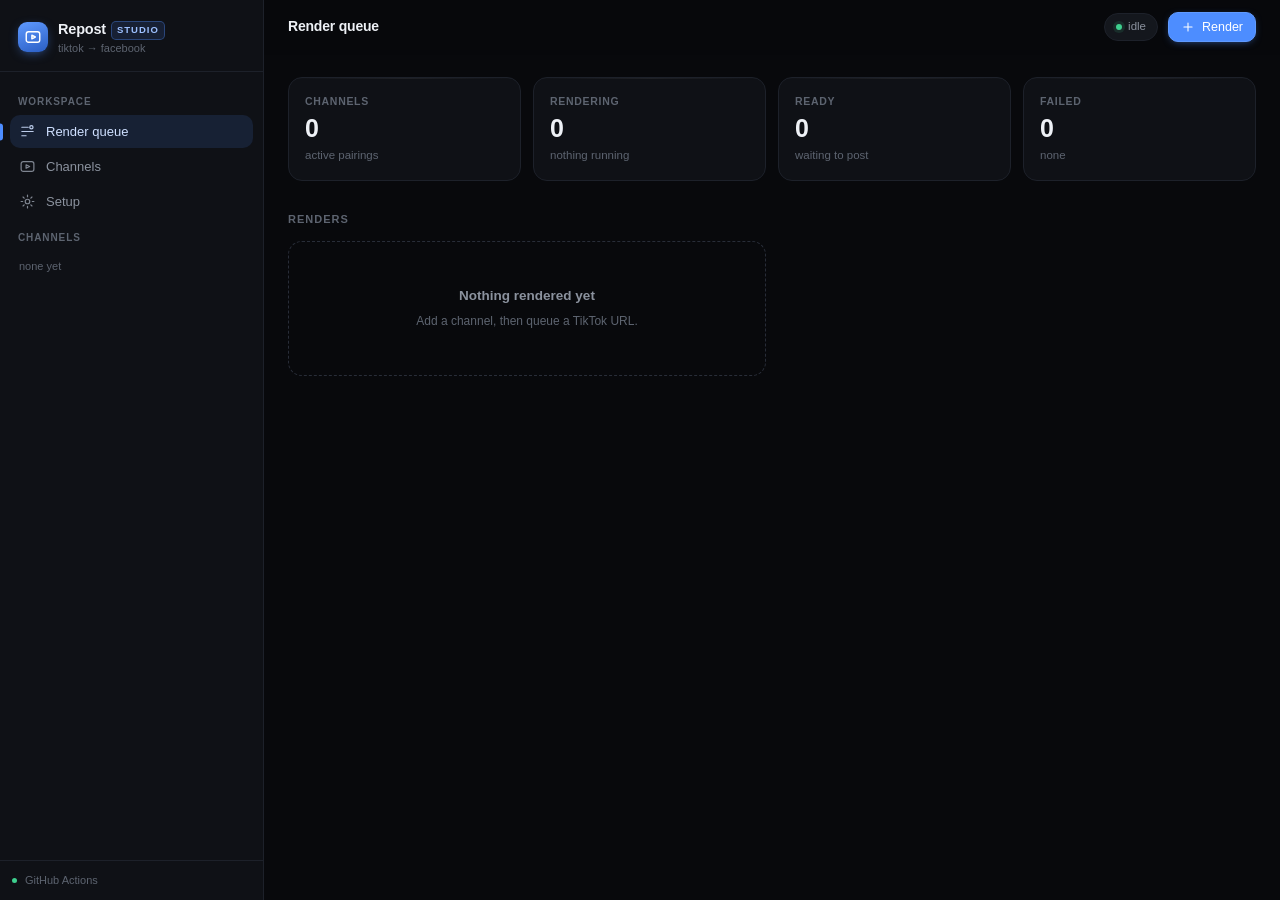
==== docs/index.html @ 05d6e35f "Make the portal independent: one app, local and hosted modes The LAN-only portal needed the PC reach" ====
<!doctype html>
<html lang="en">
<head>
<meta charset="utf-8">
<meta name="viewport" content="width=device-width, initial-scale=1, viewport-fit=cover">
<meta name="color-scheme" content="dark">
<title>Repost Studio</title>
<link rel="manifest" href="manifest.webmanifest">
<meta name="theme-color" content="#08090c">
<link rel="icon" href="icon.svg">
<link rel="apple-touch-icon" href="icon.svg">
<meta name="apple-mobile-web-app-capable" content="yes">
<meta name="apple-mobile-web-app-status-bar-style" content="black-translucent">
<meta name="apple-mobile-web-app-title" content="Repost Studio">
<link rel="stylesheet" href="styles.css">
</head>
<body>

<!-- ══ first-run gate (hosted only) ══ -->
<div class="gate" id="gate" hidden>
  <div class="gate-card">
    <div class="mark">
      <svg viewBox="0 0 24 24"><rect x="3" y="5" width="18" height="14" rx="3"/><path d="M10.5 9.6l4.6 2.4-4.6 2.4z"/></svg>
    </div>
    <h1 class="wm">Repost<span>studio</span></h1>
    <p>This device is not connected yet. Paste an access token to let it queue renders and edit channels.</p>
    <div class="form">
      <label class="fld">
        <span class="lb">Access token</span>
        <input type="text" id="gateToken" placeholder="github_pat_…" spellcheck="false" autocomplete="off">
        <span class="hint">Stored in this browser only. Never sent anywhere except GitHub.</span>
      </label>
      <button class="btn pri blk" id="btnGateSave">Connect</button>
    </div>
  </div>
</div>

<div class="shell">

  <!-- ══ sidebar ══ -->
  <aside class="sb" id="sb">
    <div class="sb-head">
      <div class="brand">
        <div class="mark">
          <svg viewBox="0 0 24 24"><rect x="3" y="5" width="18" height="14" rx="3"/><path d="M10.5 9.6l4.6 2.4-4.6 2.4z"/></svg>
        </div>
        <div>
          <h1 class="wm">Repost<span>studio</span></h1>
          <div class="sub">tiktok &rarr; facebook</div>
        </div>
      </div>
    </div>

    <div class="sb-scroll">
      <div class="sb-lbl">Workspace</div>
      <button class="nav on" data-goto="queue">
        <svg class="ic" viewBox="0 0 24 24"><path d="M4 6h9M4 12h16M4 18h6"/><circle cx="17.5" cy="6" r="2.3"/></svg>
        <span class="nm">Render queue</span><span class="mini" id="navQueueN"></span>
      </button>
      <button class="nav" data-goto="channels">
        <svg class="ic" viewBox="0 0 24 24"><rect x="3" y="5" width="18" height="14" rx="3"/><path d="M10 9.5l5 2.5-5 2.5z"/></svg>
        <span class="nm">Channels</span><span class="mini" id="navChanN"></span>
      </button>
      <button class="nav" data-goto="setup">
        <svg class="ic" viewBox="0 0 24 24"><circle cx="12" cy="12" r="3.2"/><path d="M12 3v2.2M12 18.8V21M3 12h2.2M18.8 12H21M5.7 5.7l1.6 1.6M16.7 16.7l1.6 1.6M18.3 5.7l-1.6 1.6M7.3 16.7l-1.6 1.6"/></svg>
        <span class="nm">Setup</span>
      </button>

      <div class="sb-lbl">Channels</div>
      <div id="sbChannels"></div>
    </div>

    <div class="sb-foot"><span class="pip g" id="sbPip"></span><span id="sbFoot">…</span></div>
  </aside>
  <div class="scrim2" id="scrim2"></div>

  <!-- ══ main ══ -->
  <div class="main">
    <div class="tbar" id="tbar">
      <button class="btn hamb" id="hamb" aria-label="Menu">
        <svg viewBox="0 0 24 24"><path d="M4 7h16M4 12h16M4 17h16"/></svg>
      </button>
      <div class="crumb"><span id="crumb">Render queue</span></div>
      <div class="grow"></div>
      <span class="pill"><span class="beat" id="beat"></span><span id="beatTxt">idle</span></span>
      <button class="btn pri" id="btnNewJob">
        <svg viewBox="0 0 24 24"><path d="M12 5v14M5 12h14"/></svg><span>Render</span>
      </button>
    </div>

    <div class="page">
      <section class="view" data-view="queue">
        <div class="stats" id="stats"></div>
        <div class="h">Renders <span class="n" id="jobsN"></span></div>
        <div class="cards" id="jobs"></div>
      </section>

      <section class="view" data-view="channels" hidden>
        <div class="h">Channels<div class="grow"></div>
          <button class="btn" id="btnNewChannel">
            <svg viewBox="0 0 24 24"><path d="M12 5v14M5 12h14"/></svg><span>Add channel</span></button>
        </div>
        <p class="lede">Each channel pairs one TikTok creator with one Facebook page and carries its own edit preset. Speed is randomised per render around the base value.</p>
        <div class="cards" id="channels"></div>
      </section>

      <section class="view" data-view="setup" hidden>
        <div class="h">Run mode</div>
        <div class="panel">
          <h3 id="modeName">…</h3>
          <p id="modeWhere"></p>
          <p class="fine">Opened on this PC at <code>localhost:8791</code> the app renders here on the GPU. Opened anywhere else it drives GitHub Actions instead — same channels, same presets.</p>
        </div>

        <div class="h">Status</div>
        <div class="panel"><dl class="kv" id="machine"></dl></div>

        <div class="h">Access</div>
        <div class="panel" id="tokenBox" hidden>
          <div class="form">
            <label class="fld">
              <span class="lb">GitHub access token</span>
              <input type="text" id="setToken" placeholder="github_pat_…" spellcheck="false" autocomplete="off">
              <span class="hint">Needs <b>Actions: read and write</b> and <b>Contents: read and write</b> on this one repository. Stored in this browser only.</span>
            </label>
            <button class="btn pri" id="btnSaveToken">Save token</button>
          </div>
        </div>

        <div id="localOnly">
          <div class="panel">
            <div class="form">
              <label class="fld">
                <span class="lb">TikTok cookies file</span>
                <input type="text" id="setCookies" placeholder="C:\path\to\cookies.txt" spellcheck="false">
                <span class="hint">TikTok throttles repeated anonymous downloads. Export cookies.txt from a logged-in browser and point here.</span>
              </label>
              <label class="fld">
                <span class="lb">Output folder</span>
                <input type="text" id="setOutput" spellcheck="false">
              </label>
              <div><button class="btn pri" id="btnSaveSettings">Save changes</button>
                <span class="ok-note" id="setSaved" hidden>Saved</span></div>
            </div>
          </div>
        </div>

        <div class="h">Publishing</div>
        <div class="panel warn">
          <h3>Facebook is not connected</h3>
          <p>Finished renders wait as <b>ready</b> instead of being posted, so nothing goes out by accident.</p>
          <p class="fine">The publishing interface is already in place — adding a page token is all that switches it on.</p>
        </div>
      </section>
    </div>
  </div>
</div>

<!-- ══ modals ══ -->
<div class="scrim" id="scrim" hidden></div>

<div class="modal" id="mChannel" hidden>
  <div class="grip"></div>
  <div class="md-head"><h3 id="mChannelTitle">New channel</h3>
    <button class="md-x" data-close aria-label="Close"><svg viewBox="0 0 24 24"><path d="M6 6l12 12M18 6L6 18"/></svg></button></div>
  <div class="md-body">
    <div class="form">
      <label class="fld"><span class="lb">Channel name</span>
        <input type="text" id="chName" placeholder="Storytime" autocomplete="off"></label>
      <label class="fld"><span class="lb">TikTok creator</span>
        <input type="text" id="chTiktok" placeholder="https://www.tiktok.com/@handle" spellcheck="false" autocomplete="off"></label>
      <label class="fld"><span class="lb">Facebook page</span>
        <input type="text" id="chFb" placeholder="Page name" autocomplete="off">
        <span class="hint">Posting stays off until Facebook is connected.</span></label>
      <div class="two">
        <label class="fld"><span class="lb">Speed</span>
          <input type="number" id="chSpeed" step="0.01" min="1" max="1.5" value="1.1"></label>
        <label class="fld"><span class="lb">Randomise &plusmn;</span>
          <input type="number" id="chJitter" step="0.01" min="0" max="0.1" value="0.02"></label>
      </div>
      <label class="sw"><input type="checkbox" id="chCaptions" checked>
        <span class="trk"><span class="knb"></span></span><span class="sw-lb">Burn in captions</span></label>
      <label class="fld"><span class="lb">Posts per day</span>
        <input type="number" id="chPerDay" min="1" max="12" value="1"></label>
    </div>
  </div>
  <div class="md-foot"><button class="btn" data-close>Cancel</button>
    <button class="btn pri" id="btnSaveChannel">Save channel</button></div>
</div>

<div class="modal" id="mJob" hidden>
  <div class="grip"></div>
  <div class="md-head"><h3>New render</h3>
    <button class="md-x" data-close aria-label="Close"><svg viewBox="0 0 24 24"><path d="M6 6l12 12M18 6L6 18"/></svg></button></div>
  <div class="md-body">
    <div class="form">
      <label class="fld"><span class="lb">Channel</span><select id="jobChannel"></select></label>
      <label class="fld"><span class="lb">TikTok video URL</span>
        <input type="text" id="jobUrl" placeholder="https://www.tiktok.com/@handle/video/…" spellcheck="false" autocomplete="off"></label>
    </div>
  </div>
  <div class="md-foot"><button class="btn" data-close>Cancel</button>
    <button class="btn pri" id="btnQueueJob">Queue render</button></div>
</div>

<div class="modal" id="mPreview" hidden>
  <div class="grip"></div>
  <div class="md-head"><h3 id="pvTitle">Render</h3>
    <button class="md-x" data-close aria-label="Close"><svg viewBox="0 0 24 24"><path d="M6 6l12 12M18 6L6 18"/></svg></button></div>
  <div class="md-body">
    <div class="player"><video id="pvVideo" controls playsinline preload="metadata"></video></div>
    <dl class="kv" id="pvParams"></dl>
  </div>
  <div class="md-foot"><button class="btn" data-close>Close</button></div>
</div>

<div class="toast" id="toast" hidden></div>
<script src="app.js"></script>
</body>
</html>
---- docs/styles.css ----
/* ══════════════════════════════════════════════════════════════
   Repost Studio
   Same design language as the Million Dollars App: #08090c ground,
   blue accent, fixed sidebar that becomes a drawer on phones.
   ══════════════════════════════════════════════════════════════ */
:root{
  --bg:#08090c; --surface:#0f1116; --raised:#14171d; --raised2:#191d24;
  --line:#1d212a; --line2:#282d38; --line3:#343a47;
  --fg:#eef1f6; --muted:#8b929e; --faint:#5d6470;
  --accent:#4d8dff; --accent-soft:rgba(77,141,255,.13); --accent-line:rgba(77,141,255,.35);
  --green:#3ecf8e; --green-soft:rgba(62,207,142,.12);
  --amber:#f2b544; --amber-soft:rgba(242,181,68,.12);
  --red:#f2545b; --red-soft:rgba(242,84,91,.12);
  --violet:#a78bfa; --violet-soft:rgba(167,139,250,.12);
  --sb:264px; --radius:14px;
  --shadow:0 1px 2px rgba(0,0,0,.4), 0 8px 24px -12px rgba(0,0,0,.7);
}
*{box-sizing:border-box}
html{-webkit-text-size-adjust:100%;scrollbar-color:#2a303b var(--bg)}
body{margin:0;background:var(--bg);color:var(--fg);overflow-x:hidden;
  font:400 13.5px/1.55 ui-sans-serif,-apple-system,BlinkMacSystemFont,"Segoe UI",Inter,Roboto,sans-serif;
  -webkit-font-smoothing:antialiased;text-rendering:optimizeLegibility;
  -webkit-tap-highlight-color:transparent}
::selection{background:var(--accent-soft)}
a{color:inherit;text-decoration:none}
button,input,select{font-family:inherit}

/* nearly every block below sets a display value, which outruns the UA rule for
   [hidden]; restore the attribute's meaning so JS toggling works */
[hidden]{display:none!important}

@keyframes fadeUp{from{opacity:0;transform:translateY(8px)}to{opacity:1;transform:none}}
@keyframes fadeIn{from{opacity:0}to{opacity:1}}
@keyframes pop{from{opacity:0;transform:scale(.96) translateY(6px)}to{opacity:1;transform:none}}
@keyframes breathe{50%{opacity:.4}}
@keyframes shimmer{100%{background-position:-200% 0}}
@keyframes slideUp{from{transform:translateY(100%)}to{transform:none}}
@media(prefers-reduced-motion:reduce){*{animation:none!important;transition:none!important}}

/* ══ shell ══ */
.shell{display:flex;min-height:100vh}
.sb{width:var(--sb);flex-shrink:0;background:var(--surface);border-right:1px solid var(--line);
  display:flex;flex-direction:column;position:fixed;inset:0 auto 0 0;z-index:50}
.sb-head{padding:18px 18px 14px;border-bottom:1px solid var(--line)}
.brand{display:flex;align-items:center;gap:10px}
.mark{width:30px;height:30px;border-radius:9px;flex-shrink:0;display:grid;place-items:center;
  background:linear-gradient(160deg,#5f9aff,#2a5ec4);box-shadow:0 3px 12px -4px rgba(77,141,255,.75)}
.mark svg{width:18px;height:18px;fill:none;stroke:#fff;stroke-width:1.9;stroke-linecap:round;stroke-linejoin:round}
.brand h1{margin:0;font-size:14.5px;font-weight:620;letter-spacing:-.2px}
.wm{display:flex;align-items:baseline;gap:5px;white-space:nowrap}
.wm span{font-size:9.5px;font-weight:750;letter-spacing:1px;text-transform:uppercase;
  color:#9dc0ff;background:var(--accent-soft);border:1px solid var(--accent-line);
  border-radius:5px;padding:1px 5px;transform:translateY(-1px)}
.brand .sub{font-size:11px;color:var(--faint);margin-top:-1px}

.sb-scroll{flex:1;overflow-y:auto;padding:12px 10px}
.sb-lbl{font-size:10px;font-weight:680;letter-spacing:.9px;text-transform:uppercase;color:var(--faint);
  padding:10px 8px 6px}
.nav{display:flex;align-items:center;gap:10px;padding:8px 9px;border-radius:10px;cursor:pointer;
  color:var(--muted);transition:background .14s,color .14s;position:relative;margin-bottom:2px;
  background:none;border:0;width:100%;text-align:left;font-size:13px}
.nav:hover{background:var(--raised);color:var(--fg)}
.nav.on{background:var(--accent-soft);color:#cfe0ff}
.nav.on::before{content:"";position:absolute;left:-10px;top:50%;transform:translateY(-50%);
  width:3px;height:17px;border-radius:0 3px 3px 0;background:var(--accent)}
.nav .ic{width:17px;height:17px;flex-shrink:0;opacity:.9;fill:none;stroke:currentColor;
  stroke-width:1.7;stroke-linecap:round;stroke-linejoin:round}
.nav .nm{flex:1;font-weight:520;overflow:hidden;text-overflow:ellipsis;white-space:nowrap}
.nav .mini{font-size:10.5px;color:var(--faint);font-variant-numeric:tabular-nums;flex-shrink:0}
.pip{width:5px;height:5px;border-radius:50%;flex-shrink:0}
.pip.g{background:var(--green)} .pip.a{background:var(--amber)} .pip.r{background:var(--red)}
.pip.d{background:var(--faint)}
.sb-foot{padding:11px 12px;border-top:1px solid var(--line);display:flex;align-items:center;gap:8px;
  font-size:11px;color:var(--faint)}
.scrim2{display:none}

.main{flex:1;margin-left:var(--sb);min-width:0;display:flex;flex-direction:column}
.tbar{position:sticky;top:0;z-index:40;display:flex;align-items:center;gap:10px;padding:12px 24px;
  background:rgba(8,9,12,.82);backdrop-filter:blur(14px) saturate(1.4);
  border-bottom:1px solid transparent;transition:border-color .2s}
.tbar.stuck{border-bottom-color:var(--line)}
.crumb{font-size:14px;font-weight:600;letter-spacing:-.2px;display:flex;align-items:center;gap:8px;min-width:0}
.crumb .dim{color:var(--faint);font-weight:400}
.grow{flex:1}
/* scoped to .tbar so it outranks .btn's own display, which is declared later */
.tbar .hamb{display:none}

/* ══ controls ══ */
.btn{display:inline-flex;align-items:center;gap:7px;background:var(--raised);color:var(--fg);
  border:1px solid var(--line2);border-radius:10px;padding:7px 12px;font-size:12.5px;font-weight:530;
  cursor:pointer;transition:background .14s,border-color .14s,transform .1s;white-space:nowrap}
.btn:hover:not(:disabled){background:var(--raised2);border-color:var(--line3)}
.btn:active:not(:disabled){transform:scale(.975)}
.btn:disabled{opacity:.45;cursor:default}
.btn.pri{background:var(--accent);border-color:#5f9aff;color:#fff;box-shadow:0 2px 10px -4px rgba(77,141,255,.8)}
.btn.pri:hover:not(:disabled){background:#5f9aff}
.btn.dgr{color:var(--red);border-color:rgba(242,84,91,.32);background:transparent}
.btn.dgr:hover:not(:disabled){background:var(--red-soft);border-color:rgba(242,84,91,.5)}
.btn svg{width:14px;height:14px;fill:none;stroke:currentColor;stroke-width:1.8;
  stroke-linecap:round;stroke-linejoin:round}
.btn.blk{width:100%;justify-content:center}
:focus-visible{outline:2px solid var(--accent);outline-offset:2px}

.pill{display:inline-flex;align-items:center;gap:6px;font-size:11.5px;color:var(--muted);
  background:var(--raised);border:1px solid var(--line);border-radius:20px;padding:4px 11px;white-space:nowrap}
.beat{width:6px;height:6px;border-radius:50%;background:var(--green);box-shadow:0 0 0 3px var(--green-soft)}
.beat.busy{background:var(--amber);box-shadow:0 0 0 3px var(--amber-soft);animation:breathe 1.1s ease-in-out infinite}
.beat.err{background:var(--red);box-shadow:0 0 0 3px var(--red-soft)}

.page{padding:22px 24px 80px;max-width:1400px;width:100%}
.h{font-size:11px;font-weight:670;letter-spacing:1px;text-transform:uppercase;color:var(--faint);
  margin:30px 0 13px;display:flex;align-items:center;gap:10px;flex-wrap:wrap}
.h .n{text-transform:none;letter-spacing:0;font-weight:400;font-size:12px;color:var(--faint)}
.h:first-child{margin-top:4px}
.h .grow{flex:1}
.lede{color:var(--muted);font-size:12.5px;margin:-6px 0 14px;max-width:60ch}

/* ══ stat cards ══ */
.stats{display:grid;gap:12px;grid-template-columns:repeat(auto-fit,minmax(178px,1fr))}
.stat{background:var(--surface);border:1px solid var(--line);border-radius:var(--radius);padding:15px 16px;
  position:relative;overflow:hidden;animation:fadeUp .34s cubic-bezier(.2,.75,.3,1) both}
.stat::after{content:"";position:absolute;inset:0 0 auto 0;height:1px;
  background:linear-gradient(90deg,transparent,rgba(255,255,255,.07),transparent)}
.stat .lb{font-size:10.5px;font-weight:640;letter-spacing:.7px;text-transform:uppercase;color:var(--faint)}
.stat .vl{font-size:25px;font-weight:670;letter-spacing:-.8px;margin-top:6px;
  font-variant-numeric:tabular-nums;line-height:1.1}
.stat .ft{font-size:11.5px;color:var(--faint);margin-top:4px;display:flex;align-items:center;gap:5px;
  overflow:hidden;text-overflow:ellipsis;white-space:nowrap}
.stat.act .vl{color:var(--amber)}
.stat.ok  .vl{color:var(--green)}
.stat.bad .vl{color:var(--red)}

/* ══ cards ══ */
.cards{display:grid;gap:12px;grid-template-columns:repeat(auto-fill,minmax(330px,1fr))}
.card{background:var(--surface);border:1px solid var(--line);border-radius:var(--radius);
  position:relative;overflow:hidden;box-shadow:var(--shadow);
  animation:fadeUp .34s cubic-bezier(.2,.75,.3,1) both}

/* the render bar: a hairline along the card's top edge, like an NLE */
.rbar{position:absolute;inset:0 auto auto 0;height:2px;width:0;background:var(--accent);
  box-shadow:0 0 10px rgba(77,141,255,.7);transition:width .5s ease;z-index:2}

.job{display:flex;gap:12px;padding:14px 15px}
.thumb{flex:0 0 54px;width:54px;aspect-ratio:9/16;border-radius:9px;object-fit:cover;
  background:var(--raised2);border:1px solid var(--line2);display:block}
.thumb.ph{display:grid;place-items:center;color:var(--faint);font-size:9px;font-weight:680;
  letter-spacing:.7px;text-align:center;line-height:1.3}
.thumb.ph.load{background:linear-gradient(100deg,var(--raised2) 30%,var(--line2) 50%,var(--raised2) 70%);
  background-size:200% 100%;animation:shimmer 1.3s linear infinite}
.jb{min-width:0;flex:1;display:flex;flex-direction:column;gap:7px}
.jb-top{display:flex;align-items:flex-start;justify-content:space-between;gap:10px}
.jb-nm{font-size:14px;font-weight:620;letter-spacing:-.2px;
  overflow:hidden;text-overflow:ellipsis;white-space:nowrap}
.jb-src{font-size:10.5px;color:var(--faint);font-family:ui-monospace,SFMono-Regular,Menlo,monospace;
  overflow:hidden;text-overflow:ellipsis;white-space:nowrap}
.mets{display:flex;flex-wrap:wrap;gap:4px 14px}
.met{display:flex;flex-direction:column;gap:1px}
.met .k{font-size:9.5px;color:var(--faint);text-transform:uppercase;letter-spacing:.6px;font-weight:640}
.met .v{font-size:13px;font-weight:620;font-variant-numeric:tabular-nums;letter-spacing:-.2px}
.jb-foot{display:flex;align-items:center;gap:7px;flex-wrap:wrap;margin-top:2px}

.badge{font-size:9.5px;font-weight:720;letter-spacing:.6px;border-radius:6px;padding:2.5px 7px;
  flex-shrink:0;text-transform:uppercase;display:inline-flex;align-items:center;gap:5px}
.badge::before{content:"";width:5px;height:5px;border-radius:50%;background:currentColor}
.b-run{background:var(--amber-soft);color:var(--amber);border:1px solid rgba(242,181,68,.3)}
.b-run::before{animation:breathe 1.1s ease-in-out infinite}
.b-que{background:var(--violet-soft);color:var(--violet);border:1px solid rgba(167,139,250,.3)}
.b-ok {background:var(--green-soft);color:var(--green);border:1px solid rgba(62,207,142,.3)}
.b-err{background:var(--red-soft);color:var(--red);border:1px solid rgba(242,84,91,.3)}
.b-off{background:var(--raised2);color:var(--faint);border:1px solid var(--line2)}

.err{font-size:11px;color:#ff9f9f;background:var(--red-soft);border:1px solid rgba(242,84,91,.22);
  border-radius:8px;padding:7px 9px;font-family:ui-monospace,SFMono-Regular,Menlo,monospace;
  white-space:pre-wrap;word-break:break-word;max-height:88px;overflow:auto}

/* ══ channel card ══ */
.ch{padding:15px 16px;display:flex;flex-direction:column;gap:13px;
  transition:border-color .16s,transform .18s,box-shadow .18s}
.ch:hover{border-color:var(--line3);transform:translateY(-2px);
  box-shadow:0 2px 4px rgba(0,0,0,.4),0 14px 34px -16px rgba(0,0,0,.9)}
.ch-top{display:flex;align-items:center;gap:11px}
.ch-av{width:38px;height:38px;border-radius:50%;flex-shrink:0;display:grid;place-items:center;
  background:var(--raised2);border:1px solid var(--line2);
  font-size:14px;font-weight:700;color:var(--accent);letter-spacing:-.3px}
.ch-id{min-width:0;flex:1}
.ch-nm{font-size:14px;font-weight:620;letter-spacing:-.2px;overflow:hidden;text-overflow:ellipsis;white-space:nowrap}
.route{display:flex;align-items:center;gap:6px;font-size:11px;color:var(--faint);min-width:0}
.route span{overflow:hidden;text-overflow:ellipsis;white-space:nowrap}
.route .ar{color:var(--accent);flex-shrink:0}
.route .none{color:#6c5a3a}
.tags{display:flex;flex-wrap:wrap;gap:6px}
.tag{font-size:10.5px;color:var(--muted);background:var(--raised);border:1px solid var(--line);
  border-radius:7px;padding:3px 8px;font-variant-numeric:tabular-nums}
.tag b{color:var(--fg);font-weight:640}
.ch-foot{display:flex;align-items:center;gap:7px;flex-wrap:wrap;
  padding-top:12px;border-top:1px solid var(--line)}

/* ══ forms ══ */
.form{display:flex;flex-direction:column;gap:15px}
.fld{display:flex;flex-direction:column;gap:6px}
.fld .lb{font-size:10.5px;font-weight:640;letter-spacing:.7px;text-transform:uppercase;color:var(--faint)}
.fld .hint{font-size:11.5px;color:var(--faint);line-height:1.45}
input[type=text],input[type=number],select{
  background:var(--surface);border:1px solid var(--line);border-radius:10px;color:var(--fg);
  padding:9px 12px;font-size:13px;width:100%;appearance:none;
  transition:border-color .15s,box-shadow .15s}
input:focus,select:focus{outline:none;border-color:var(--accent);box-shadow:0 0 0 3px var(--accent-soft)}
input[type=text],input[type=number]{font-family:ui-monospace,SFMono-Regular,Menlo,monospace;font-size:12.5px}
select{background-image:linear-gradient(45deg,transparent 50%,var(--muted) 50%),
                       linear-gradient(135deg,var(--muted) 50%,transparent 50%);
  background-position:calc(100% - 17px) 52%,calc(100% - 12px) 52%;
  background-size:5px 5px,5px 5px;background-repeat:no-repeat;padding-right:34px}
.two{display:grid;grid-template-columns:1fr 1fr;gap:12px}

.sw{display:flex;align-items:center;gap:11px;cursor:pointer}
.sw input{position:absolute;opacity:0;width:0;height:0}
.trk{width:42px;height:24px;border-radius:12px;flex:0 0 42px;background:var(--raised2);
  border:1px solid var(--line2);position:relative;transition:background .18s,border-color .18s}
.knb{position:absolute;top:2px;left:2px;width:18px;height:18px;border-radius:50%;
  background:var(--faint);transition:transform .18s,background .18s}
.sw input:checked+.trk{background:var(--accent-soft);border-color:var(--accent-line)}
.sw input:checked+.trk .knb{transform:translateX(18px);background:var(--accent)}
.sw input:focus-visible+.trk{outline:2px solid var(--accent);outline-offset:2px}
.sw-lb{font-size:13px}

/* ══ kv rows ══ */
.kv{margin:0;display:flex;flex-direction:column}
.kv>div{display:flex;justify-content:space-between;align-items:baseline;gap:14px;
  padding:9px 0;border-bottom:1px solid var(--line);font-size:12.5px}
.kv>div:last-child{border-bottom:0}
.kv dt{color:var(--faint)}
.kv dd{margin:0;font-family:ui-monospace,SFMono-Regular,Menlo,monospace;font-size:12px;
  font-variant-numeric:tabular-nums;text-align:right;word-break:break-all}

.panel{background:var(--surface);border:1px solid var(--line);border-radius:var(--radius);
  padding:16px;box-shadow:var(--shadow);animation:fadeUp .34s cubic-bezier(.2,.75,.3,1) both}
.panel h3{margin:0 0 12px;font-size:12.5px;font-weight:640;letter-spacing:-.1px}
.panel.warn{border-color:rgba(242,181,68,.28)}
.panel p{margin:0;font-size:12.5px;color:var(--muted)}
.panel p+p{margin-top:7px}
.panel .fine{font-size:11.5px;color:var(--faint)}
.ok-note{font-size:12px;color:var(--green)}

.empty{border:1px dashed var(--line2);border-radius:var(--radius);padding:44px 20px;text-align:center;
  color:var(--faint);animation:fadeIn .3s both}
.empty b{display:block;color:var(--muted);font-size:13.5px;font-weight:600;margin-bottom:4px}
.empty span{font-size:12px}

/* ══ modal ══ */
.scrim{position:fixed;inset:0;z-index:60;background:rgba(3,5,9,.66);
  backdrop-filter:blur(3px);animation:fadeIn .18s both}
.modal{position:fixed;z-index:61;left:50%;top:50%;transform:translate(-50%,-50%);
  width:min(460px,calc(100vw - 32px));max-height:86vh;display:flex;flex-direction:column;
  background:var(--surface);border:1px solid var(--line2);border-radius:16px;
  box-shadow:0 24px 70px -20px rgba(0,0,0,.95);animation:pop .2s cubic-bezier(.2,.8,.3,1) both}
.md-head{padding:16px 18px 12px;border-bottom:1px solid var(--line);
  display:flex;align-items:center;justify-content:space-between;gap:12px}
.md-head h3{margin:0;font-size:14.5px;font-weight:640;letter-spacing:-.2px}
.md-x{background:none;border:0;color:var(--faint);cursor:pointer;padding:4px;border-radius:7px;
  display:grid;place-items:center}
.md-x:hover{background:var(--raised);color:var(--fg)}
.md-x svg{width:16px;height:16px;fill:none;stroke:currentColor;stroke-width:2;stroke-linecap:round}
.md-body{padding:16px 18px;overflow-y:auto;-webkit-overflow-scrolling:touch}
.md-foot{padding:12px 18px;border-top:1px solid var(--line);display:flex;gap:9px;justify-content:flex-end}
.grip{display:none}
.player{background:#000;border-radius:11px;overflow:hidden;line-height:0;margin-bottom:14px}
.player video{width:100%;max-height:46vh;display:block}

/* ══ first-run gate ══ */
.gate{position:fixed;inset:0;z-index:80;background:var(--bg);display:grid;place-items:center;
  padding:24px;animation:fadeIn .2s both}
.gate-card{width:min(400px,100%);background:var(--surface);border:1px solid var(--line);
  border-radius:18px;padding:26px 24px;box-shadow:var(--shadow);
  display:flex;flex-direction:column;gap:16px;animation:fadeUp .34s cubic-bezier(.2,.75,.3,1) both}
.gate-card .mark{width:38px;height:38px;border-radius:11px}
.gate-card .mark svg{width:22px;height:22px}
.gate-card h1{margin:0;font-size:18px;font-weight:650;letter-spacing:-.3px}
.gate-card p{margin:0;font-size:13px;color:var(--muted);line-height:1.55}
code{font-family:ui-monospace,SFMono-Regular,Menlo,monospace;font-size:.92em;
  background:var(--raised2);border:1px solid var(--line);border-radius:5px;padding:1px 5px;color:var(--muted)}

.toast{position:fixed;z-index:70;left:50%;bottom:26px;transform:translateX(-50%);
  background:var(--raised2);border:1px solid var(--line3);border-radius:11px;padding:10px 16px;
  font-size:12.5px;box-shadow:0 12px 34px -12px rgba(0,0,0,.9);animation:pop .2s both;
  max-width:calc(100vw - 32px)}
.toast.bad{border-color:rgba(242,84,91,.45);color:#ff9f9f}

/* ══ responsive ══ */
@media(max-width:1000px){
  :root{--sb:0px}
  .sb{transform:translateX(-100%);transition:transform .24s cubic-bezier(.3,.8,.3,1);
    width:270px;box-shadow:0 0 60px #000}
  .sb.open{transform:none}
  .scrim2.on{display:block;position:fixed;inset:0;background:rgba(3,5,9,.6);z-index:45;
    animation:fadeIn .18s both}
  .main{margin-left:0}
  .tbar .hamb{display:inline-flex}
  .page{padding:18px 15px 90px}
  .tbar{padding:11px 15px}
}
@media(max-width:640px){
  .stats{grid-template-columns:repeat(2,1fr);gap:9px}
  .stat{padding:12px 13px}
  .stat .vl{font-size:20px}
  .cards{grid-template-columns:1fr}
  .crumb{font-size:13px}
  .two{grid-template-columns:1fr}
  /* full-height sheet from the bottom — reachable with a thumb */
  .modal{left:0;top:auto;bottom:0;transform:none;width:100%;max-height:92vh;
    border-radius:20px 20px 0 0;border-bottom:0;animation:slideUp .26s cubic-bezier(.32,.72,0,1) both}
  .grip{display:block;width:38px;height:4px;border-radius:2px;background:var(--line3);
    margin:9px auto 0;flex:0 0 auto}
  .md-head{padding-top:10px}
  .md-foot{padding-bottom:calc(14px + env(safe-area-inset-bottom,0px))}
  .md-foot .btn{flex:1;justify-content:center}
  .toast{bottom:calc(22px + env(safe-area-inset-bottom,0px))}
}
/* the reference app drops to one column under 400px, which puts a 390px phone
   (iPhone 12-15) on the wrong side of the cliff and turns four tiles into four
   full-height blocks. Two columns hold fine down to ~340px. */
@media(max-width:340px){.stats{grid-template-columns:1fr}}

/* safe area — must stay last so it is not reset by a padding shorthand above */
.tbar{padding-top:calc(12px + env(safe-area-inset-top,0px));
      padding-left:calc(24px + env(safe-area-inset-left,0px));
      padding-right:calc(24px + env(safe-area-inset-right,0px))}
.page{padding-left:calc(24px + env(safe-area-inset-left,0px));
      padding-right:calc(24px + env(safe-area-inset-right,0px))}
.sb-head{padding-top:calc(18px + env(safe-area-inset-top,0px))}
.sb-foot{padding-bottom:calc(11px + env(safe-area-inset-bottom,0px))}
@media(max-width:1000px){
  .tbar{padding-top:calc(11px + env(safe-area-inset-top,0px));
        padding-left:calc(15px + env(safe-area-inset-left,0px));
        padding-right:calc(15px + env(safe-area-inset-right,0px))}
  .page{padding-left:calc(15px + env(safe-area-inset-left,0px));
        padding-right:calc(15px + env(safe-area-inset-right,0px))}
}
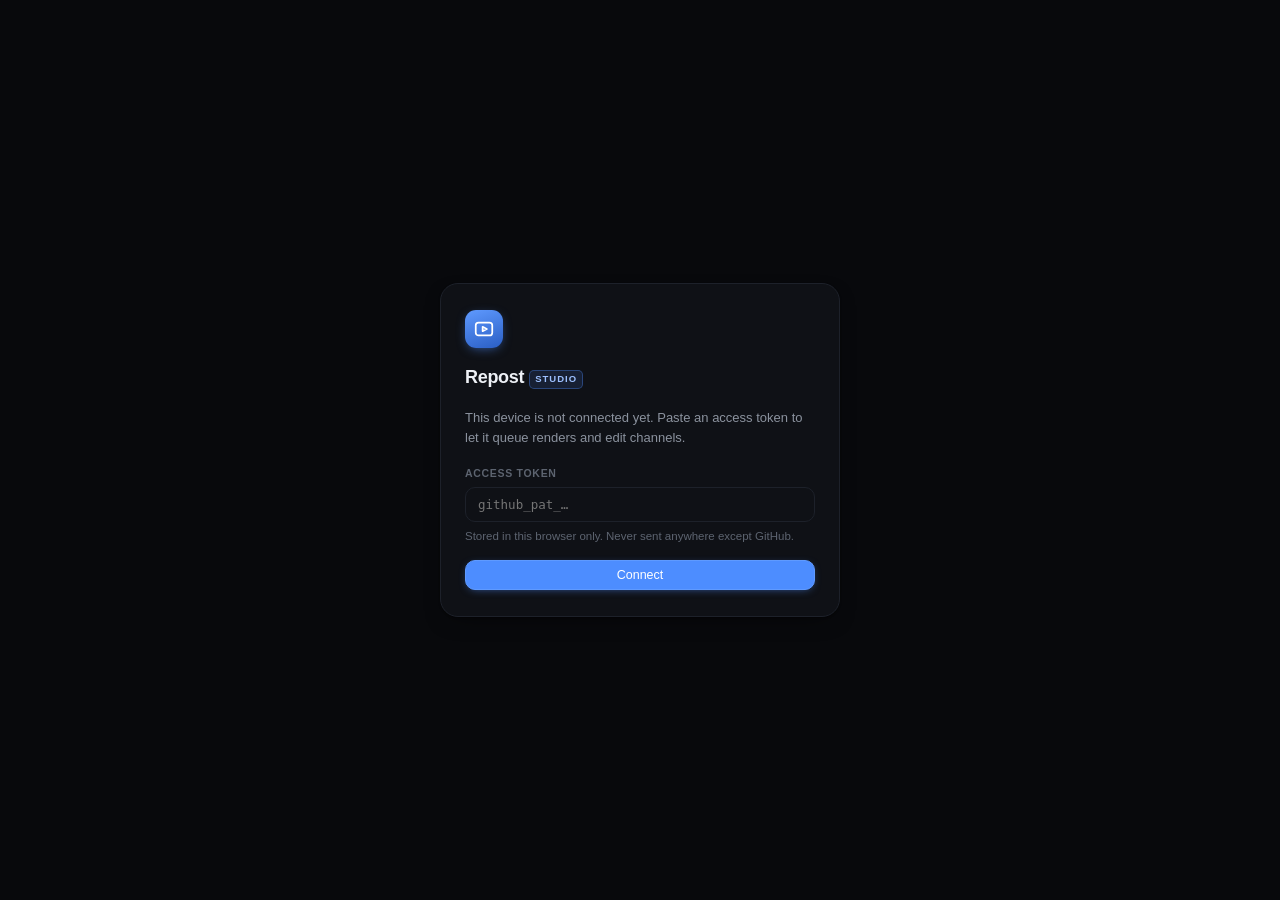
==== commit cb36f58b: "Version the docs assets so Pages caching cannot serve a stale app.js" ====
--- a/docs/index.html
+++ b/docs/index.html
@@ -12,7 +12,7 @@
 <meta name="apple-mobile-web-app-capable" content="yes">
 <meta name="apple-mobile-web-app-status-bar-style" content="black-translucent">
 <meta name="apple-mobile-web-app-title" content="Repost Studio">
-<link rel="stylesheet" href="styles.css">
+<link rel="stylesheet" href="styles.css?v=2">
 </head>
 <body>
 
@@ -215,6 +215,6 @@
 </div>
 
 <div class="toast" id="toast" hidden></div>
-<script src="app.js"></script>
+<script src="app.js?v=2"></script>
 </body>
 </html>
